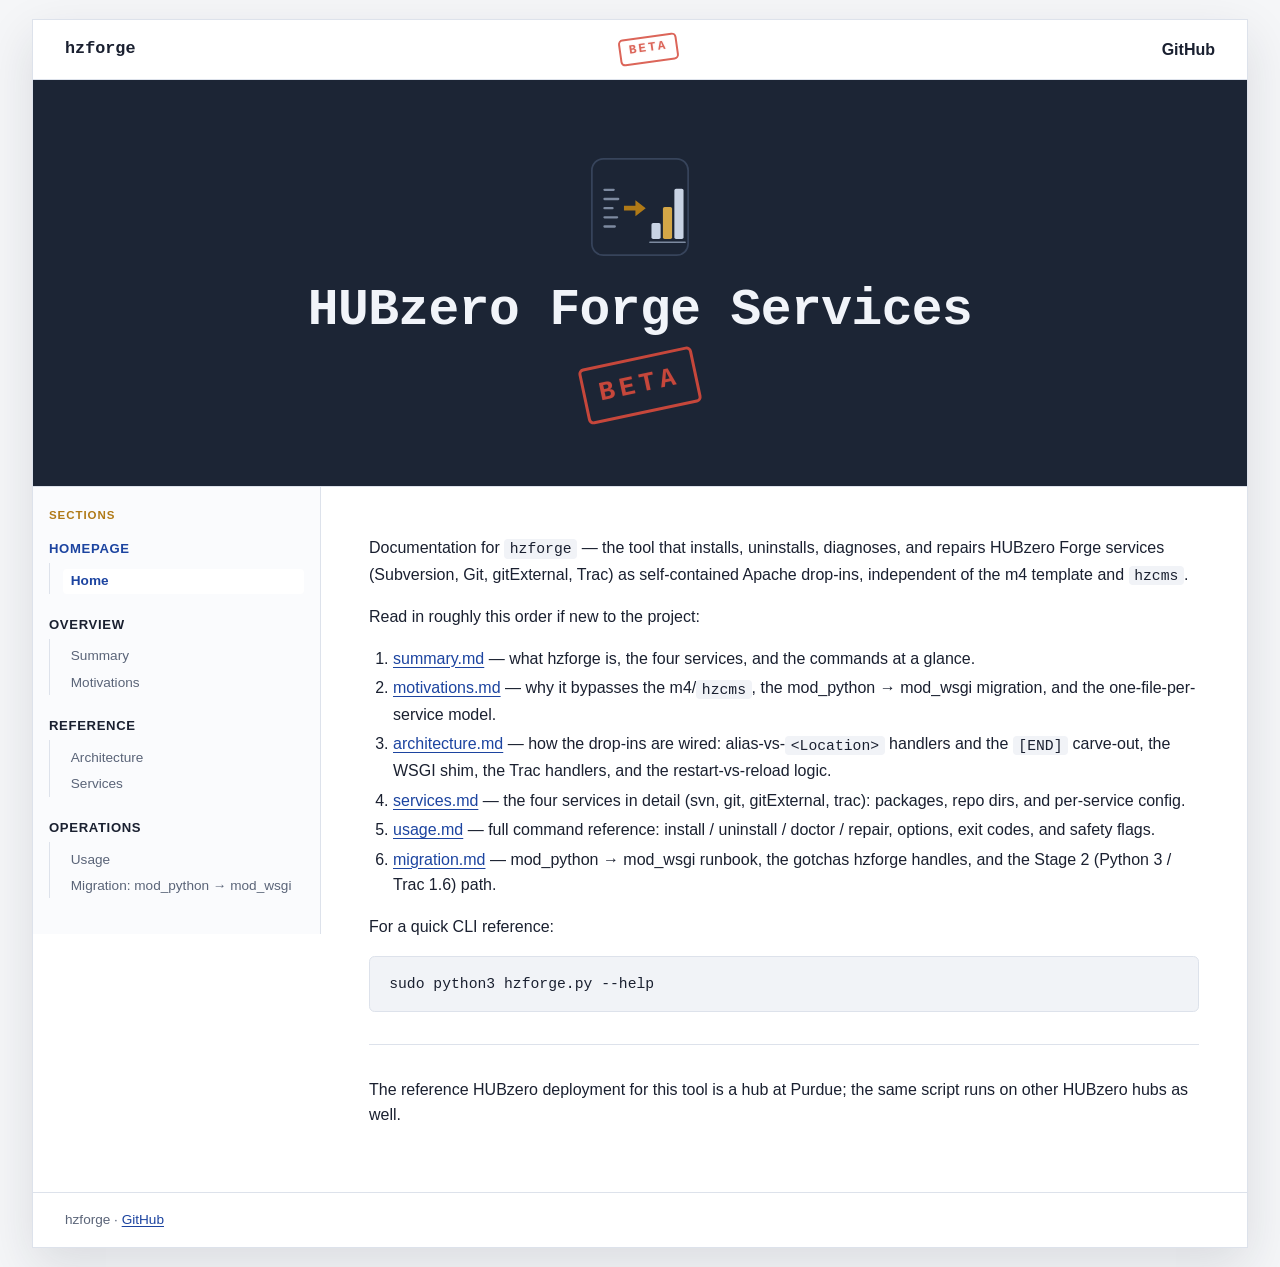
==== gh-pages/public/index.html @ ba513896 "Add docs and GitHub Pages site docs/ holds the markdown sources (summary, motivations, architecture," ====
<!doctype html>
<html lang="en">
<head>
  <meta charset="utf-8">
  <meta name="viewport" content="width=device-width, initial-scale=1">
  <title>hzforge</title>
  <meta name="description" content="Documentation for hzforge: one tool that installs, uninstalls, diagnoses, and repairs HUBzero per-tool Subversion, Git, gitExternal, and Trac services as self-contained Apache drop-ins — independent of the m4 template and hzcms.">
  <link rel="stylesheet" href="assets/site.css">
</head>
<body class="site-home">
  <a class="skip-link" href="#main-content">Skip to main content</a>
  <div class="page-shell">
    <header class="site-header site-header--compact">
      <a class="brand" href=".">
        <span class="brand__name">hzforge</span>
      </a>
      <span class="site-header__beta" aria-label="Beta release">Beta</span>
      <nav class="top-nav" aria-label="Primary">
        <a href="https://github.com/hubzero/hzforge">GitHub</a>
      </nav>
    </header>

    <section class="hero">
      <img class="hero__logo" src="assets/logo.svg" alt="" aria-hidden="true" width="96" height="96">
      <h1 class="hero__title">HUBzero Forge Services</h1>
      <span class="hero__beta-stamp" aria-label="Beta release">Beta</span>
    </section>

    <main id="main-content" class="home-layout" tabindex="-1">
      <aside class="home-sidebar" aria-label="Documentation sections">
        <p class="docs-sidebar__eyebrow">Sections</p>
        <nav class="docs-nav" aria-label="Documentation">
<div class="docs-nav__group">
  <a class="docs-nav__group-title is-active" href="index.html">Homepage</a>
  <ul class="docs-nav__list">
    <li><a class="docs-nav__item is-active" href="index.html">Home</a></li>
  </ul>
</div>
<div class="docs-nav__group">
  <a class="docs-nav__group-title" href="overview/index.html">Overview</a>
  <ul class="docs-nav__list">
    <li><a class="docs-nav__item" href="overview/summary/index.html">Summary</a></li>
    <li><a class="docs-nav__item" href="overview/motivations/index.html">Motivations</a></li>
  </ul>
</div>
<div class="docs-nav__group">
  <a class="docs-nav__group-title" href="reference/index.html">Reference</a>
  <ul class="docs-nav__list">
    <li><a class="docs-nav__item" href="reference/architecture/index.html">Architecture</a></li>
    <li><a class="docs-nav__item" href="reference/services/index.html">Services</a></li>
  </ul>
</div>
<div class="docs-nav__group">
  <a class="docs-nav__group-title" href="operations/index.html">Operations</a>
  <ul class="docs-nav__list">
    <li><a class="docs-nav__item" href="operations/usage/index.html">Usage</a></li>
    <li><a class="docs-nav__item" href="operations/migration/index.html">Migration: mod_python → mod_wsgi</a></li>
  </ul>
</div>
        </nav>
      </aside>

      <article class="home-main">
        <section class="home-main__about">
<div class="prose">
<p>Documentation for <code>hzforge</code> — the tool that installs, uninstalls, diagnoses, and
repairs HUBzero Forge services (Subversion, Git, gitExternal, Trac) as
self-contained Apache drop-ins, independent of the m4 template and <code>hzcms</code>.</p>
<p>Read in roughly this order if new to the project:</p>
<ol>
<li><strong><a href="overview/summary/">summary.md</a></strong> — what hzforge is, the four services, and the
commands at a glance.</li>
<li><strong><a href="overview/motivations/">motivations.md</a></strong> — why it bypasses the m4/<code>hzcms</code>, the
mod_python → mod_wsgi migration, and the one-file-per-service model.</li>
<li><strong><a href="reference/architecture/">architecture.md</a></strong> — how the drop-ins are wired:
alias-vs-<code>&lt;Location&gt;</code> handlers and the <code>[END]</code> carve-out, the WSGI shim, the
Trac handlers, and the restart-vs-reload logic.</li>
<li><strong><a href="reference/services/">services.md</a></strong> — the four services in detail (svn, git,
gitExternal, trac): packages, repo dirs, and per-service config.</li>
<li><strong><a href="operations/usage/">usage.md</a></strong> — full command reference: install / uninstall /
doctor / repair, options, exit codes, and safety flags.</li>
<li><strong><a href="operations/migration/">migration.md</a></strong> — mod_python → mod_wsgi runbook, the gotchas
hzforge handles, and the Stage 2 (Python 3 / Trac 1.6) path.</li>
</ol>
<p>For a quick CLI reference:</p>
<pre><code>sudo python3 hzforge.py --help
</code></pre>
<hr />
<p>The reference HUBzero deployment for this tool is a hub at Purdue; the same script
runs on other HUBzero hubs as well.</p>

</div>
        </section>
      </article>
    </main>

    <footer class="site-footer">
      <p>hzforge · <a href="https://github.com/hubzero/hzforge">GitHub</a></p>
    </footer>
  </div>
</body>
</html>
---- gh-pages/public/assets/site.css ----
:root {
  --bg: #f5f6f8;
  --paper: #ffffff;
  --panel: #1c2535;
  --ink: #1a2030;
  --ink-soft: #5a6478;
  --line: #dde2eb;
  --accent: #2456c2;
  --accent-strong: #1c44a0;
  --gold: #b07a17;
  --code-bg: #f1f3f7;
  --shadow: 0 18px 48px rgba(28, 37, 53, .12);
  --content: 76rem;
  --sidebar: 18rem;
  --font-body: "Inter", "Segoe UI", "Helvetica Neue", Arial, sans-serif;
  --font-code: "JetBrains Mono", "SFMono-Regular", Consolas, "Liberation Mono", Menlo, monospace;
}

* { box-sizing: border-box; }

html { scroll-behavior: smooth; }

body {
  margin: 0;
  color: var(--ink);
  background: var(--bg);
  font-family: var(--font-body);
  line-height: 1.6;
}

a { color: var(--accent-strong); text-underline-offset: .18em; }
a:hover { color: var(--accent); }

a:focus-visible, button:focus-visible {
  outline: 3px solid var(--gold);
  outline-offset: 3px;
}

code, pre { font-family: var(--font-code); }

.skip-link {
  position: absolute; left: 1rem; top: -5rem; z-index: 20;
  padding: .7rem 1rem; color: var(--paper); background: var(--panel);
  border-radius: .45rem;
}
.skip-link:focus { top: 1rem; }

.visually-hidden {
  position: absolute; width: 1px; height: 1px; padding: 0; margin: -1px;
  overflow: hidden; clip: rect(0,0,0,0); white-space: nowrap; border: 0;
}

.page-shell {
  width: min(calc(100% - 1.5rem), var(--content));
  margin: 1.2rem auto;
  background: var(--paper);
  border: 1px solid var(--line);
  box-shadow: var(--shadow);
}

/* --- header --- */
.site-header {
  display: flex; align-items: center; justify-content: space-between;
  gap: 1rem; padding: 1rem clamp(1rem, 3vw, 2rem);
  border-bottom: 1px solid var(--line);
}
.site-header--compact {
  position: sticky; top: 0; z-index: 5;
  background: rgba(255, 255, 255, .94);
  backdrop-filter: blur(10px);
}

.brand {
  display: inline-flex; align-items: center; gap: .65rem;
  color: var(--ink); text-decoration: none; font-weight: 700;
}
.brand__name { font-size: 1.05rem; font-family: var(--font-code); }

.top-nav {
  display: flex; flex-wrap: wrap; gap: .3rem .85rem; font-weight: 600;
}
.top-nav a { color: var(--ink); text-decoration: none; }
.top-nav a:hover { color: var(--accent-strong); }

.eyebrow {
  margin: 0 0 .5rem; color: var(--gold); font-weight: 800;
  text-transform: uppercase; letter-spacing: .08em; font-size: .78rem;
}
.eyebrow a { color: inherit; text-decoration: none; }
.eyebrow a:hover { color: var(--accent-strong); }

/* --- home page (doc-page-style layout: sidebar + article) --- */
.home-layout {
  display: grid;
  grid-template-columns: var(--sidebar) minmax(0, 1fr);
  gap: 0;
}
@media (max-width: 60rem) {
  .home-layout { grid-template-columns: 1fr; }
}

.home-sidebar {
  padding: 1.2rem 1rem;
  border-right: 1px solid var(--line);
  background: #fafbfd;
  font-size: .92rem;
  max-height: calc(100vh - 1.2rem);
  overflow-y: auto;
  position: sticky; top: 0;
  align-self: start;
}
@media (max-width: 60rem) {
  .home-sidebar {
    position: static; border-right: 0;
    border-bottom: 1px solid var(--line);
  }
}

.home-main {
  padding: clamp(1.5rem, 4vw, 3rem) clamp(1rem, 4vw, 3rem);
  min-width: 0;
}

.home-main__about { max-width: 56rem; }
.home-main__about > .prose { max-width: 56rem; }

/* --- hero band on homepage: dark, full page-shell width, centered --- */
.hero {
  background: var(--panel);
  color: #f1f4f9;
  padding: clamp(2.5rem, 6vw, 4.5rem) clamp(1rem, 4vw, 3rem);
  display: flex;
  flex-direction: column;
  align-items: center;
  gap: 1.2rem;
  text-align: center;
  border-bottom: 1px solid var(--line);
}

.hero__logo {
  display: block;
  width: clamp(72px, 12vw, 110px);
  height: auto;
}

.hero__title {
  margin: 0;
  font-family: var(--font-code);
  font-size: clamp(1.9rem, 4.8vw, 3.2rem);
  line-height: 1.1;
  letter-spacing: -0.01em;
  font-weight: 700;
}

/* Site-wide Beta badge in the sticky header — small, sits between the
   brand link and the top-nav on every page. Hidden on phones to keep
   the header from wrapping awkwardly. */
.site-header__beta {
  display: inline-block;
  font-family: var(--font-code);
  font-weight: 900;
  font-size: .78rem;
  letter-spacing: .18em;
  color: #d54a3c;
  border: 2px solid #d54a3c;
  padding: .08rem .5rem .12rem;
  border-radius: .3rem;
  transform: rotate(-8deg);
  opacity: .85;
  text-transform: uppercase;
  pointer-events: none;
  user-select: none;
  white-space: nowrap;
  text-shadow: 0 0 2px rgba(213, 74, 60, 0.18);
}
@media (max-width: 720px) {
  .site-header__beta { display: none; }
}

/* Rubber-stamp Beta badge — adapted from mod_botshield. Default size
   fits inline next to an H1; the .hero context override below makes it
   larger when it appears centered under the hero title. */
.hero__beta-stamp {
  display: inline-block;
  font-family: var(--font-code);
  font-weight: 900;
  font-size: clamp(.95rem, 1.7vw, 1.15rem);
  letter-spacing: 0.18em;
  color: #d54a3c;
  border: 2px solid #d54a3c;
  padding: 0.15rem 0.6rem 0.2rem;
  border-radius: 0.35rem;
  transform: rotate(-12deg);
  opacity: 0.85;
  text-transform: uppercase;
  pointer-events: none;
  user-select: none;
  white-space: nowrap;
  text-shadow: 0 0 2px rgba(213, 74, 60, 0.18);
  vertical-align: middle;
}

.hero .hero__beta-stamp {
  font-size: clamp(1.15rem, 2.4vw, 1.65rem);
  border-width: 3px;
  padding: 0.25rem 0.85rem 0.3rem;
  opacity: 0.92;
}

/* --- group page --- */
.group-layout {
  padding: clamp(1.5rem, 4vw, 3rem) clamp(1rem, 4vw, 3rem);
}
.group-header h1 {
  margin: 0 0 .4rem; font-size: clamp(1.8rem, 4vw, 2.6rem);
}
.group-header__summary {
  max-width: 55rem; margin: 0 0 .25rem; color: var(--ink-soft); font-size: 1.05rem;
}
.group-header__count {
  margin: 0 0 1.5rem; color: var(--ink-soft); font-size: .85rem;
  font-weight: 600; text-transform: uppercase; letter-spacing: .04em;
}
.group-pages {
  list-style: none; padding: 0; margin: 0;
  display: grid; grid-template-columns: repeat(auto-fill, minmax(20rem, 1fr));
  gap: .6rem;
}
.group-pages a {
  display: block; padding: .8rem 1rem;
  background: var(--paper); border: 1px solid var(--line);
  text-decoration: none; color: inherit;
}
.group-pages a:hover {
  border-color: var(--accent); background: #f8fafd;
}
.group-pages__title {
  display: block; color: var(--accent-strong); font-weight: 600;
}
.group-pages__slug {
  display: block; color: var(--ink-soft); font-size: .82rem; margin-top: .15rem;
  font-family: var(--font-code);
}

/* --- doc page --- */
.docs-layout {
  display: grid;
  grid-template-columns: var(--sidebar) minmax(0, 1fr);
  gap: 0;
}
@media (max-width: 60rem) {
  .docs-layout { grid-template-columns: 1fr; }
}

.docs-sidebar {
  padding: 1.2rem 1rem;
  border-right: 1px solid var(--line);
  background: #fafbfd;
  font-size: .92rem;
  max-height: calc(100vh - 1.2rem);
  overflow-y: auto;
  position: sticky; top: 0;
  align-self: start;
}
@media (max-width: 60rem) {
  .docs-sidebar { position: static; border-right: 0; border-bottom: 1px solid var(--line); }
}

.docs-sidebar__eyebrow {
  margin: 0 0 .6rem; color: var(--gold); font-weight: 800;
  text-transform: uppercase; letter-spacing: .08em; font-size: .72rem;
}

.docs-nav { display: block; }
.docs-nav__group {
  margin-bottom: 1rem;
}
.docs-nav__group-title {
  display: block; padding: .25rem 0;
  font-weight: 700; font-size: .82rem; color: var(--ink);
  text-transform: uppercase; letter-spacing: .05em;
  text-decoration: none;
}
.docs-nav__group-title.is-active { color: var(--accent-strong); }
.docs-nav__group-title:hover { color: var(--accent-strong); }

.docs-nav__list {
  list-style: none; padding: .25rem 0 0 .8rem; margin: 0;
  border-left: 1px solid var(--line);
}
.docs-nav__list li { margin: .1rem 0; }
.docs-nav__item {
  display: block; padding: .2rem .5rem;
  color: var(--ink-soft); text-decoration: none;
  font-size: .85rem; line-height: 1.35;
  border-radius: .25rem;
}
.docs-nav__item:hover {
  color: var(--accent-strong); background: var(--paper);
}
.docs-nav__item.is-active {
  color: var(--accent-strong); background: var(--paper); font-weight: 600;
}
.docs-nav__count {
  margin: .25rem 0 0 .8rem; color: var(--ink-soft);
  font-size: .78rem; font-style: italic;
}

.docs-article {
  padding: clamp(1.5rem, 4vw, 3rem) clamp(1rem, 4vw, 3rem);
  min-width: 0;
}

.docs-article__header {
  border-bottom: 1px solid var(--line); padding-bottom: 1.4rem; margin-bottom: 1.5rem;
}
.docs-article__header h1 {
  margin: 0 0 .35rem; font-size: clamp(1.8rem, 4vw, 2.4rem); line-height: 1.15;
}
.docs-article__source {
  margin: 0; color: var(--ink-soft); font-size: .82rem;
}
.docs-article__source code {
  background: var(--code-bg); padding: .15rem .4rem; border-radius: .25rem;
  font-size: .82rem;
}

/* TOC */
.toc {
  margin: 0 0 2rem; padding: 1rem 1.2rem;
  border: 1px solid var(--line); background: #fafbfd;
}
.toc__heading {
  margin: 0 0 .5rem; font-size: .82rem; color: var(--ink-soft);
  text-transform: uppercase; letter-spacing: .06em; font-weight: 700;
}
.toc__list { list-style: none; padding: 0; margin: 0; }
.toc__item { padding: .12rem 0; }
.toc__item--level-3 { padding-left: 1rem; }
.toc__item--level-4 { padding-left: 2rem; }
.toc a { text-decoration: none; }
.toc a:hover { text-decoration: underline; }

/* prose styling */
.prose { max-width: 56rem; }
.prose h2, .prose h3, .prose h4, .prose h5, .prose h6 {
  scroll-margin-top: 5rem;
}
.prose h2 { font-size: 1.6rem; margin: 2rem 0 .8rem; padding-bottom: .3rem; border-bottom: 1px solid var(--line); }
.prose h3 { font-size: 1.3rem; margin: 1.6rem 0 .6rem; }
.prose h4 { font-size: 1.1rem; margin: 1.4rem 0 .5rem; }
.prose p { margin: 0 0 1rem; }
.prose ul, .prose ol { padding-left: 1.5rem; margin: 0 0 1rem; }
.prose li { margin: .25rem 0; }
.prose code {
  background: var(--code-bg); padding: .1rem .35rem; border-radius: .25rem;
  font-size: .92em;
}
.prose pre {
  background: var(--code-bg); padding: 1rem 1.2rem; overflow-x: auto;
  border: 1px solid var(--line); border-radius: .35rem;
  font-size: .92rem; line-height: 1.5;
}
.prose pre code { background: transparent; padding: 0; font-size: inherit; }
.prose blockquote {
  margin: 0 0 1rem; padding: .5rem 1rem;
  border-left: 4px solid var(--line); color: var(--ink-soft);
  background: #fafbfd;
}
.prose table {
  width: 100%; border-collapse: collapse; margin: 0 0 1rem;
  font-size: .94rem;
}
.prose th, .prose td {
  padding: .5rem .8rem; border-bottom: 1px solid var(--line);
  text-align: left; vertical-align: top;
}
.prose th { background: var(--code-bg); font-weight: 700; }
.prose img { max-width: 100%; height: auto; }
.prose hr {
  border: 0; border-top: 1px solid var(--line); margin: 2rem 0;
}
.prose a { font-weight: 500; }

/* footer */
.site-footer {
  padding: 1rem clamp(1rem, 3vw, 2rem);
  border-top: 1px solid var(--line);
  color: var(--ink-soft); font-size: .85rem;
}
.site-footer p { margin: 0; }
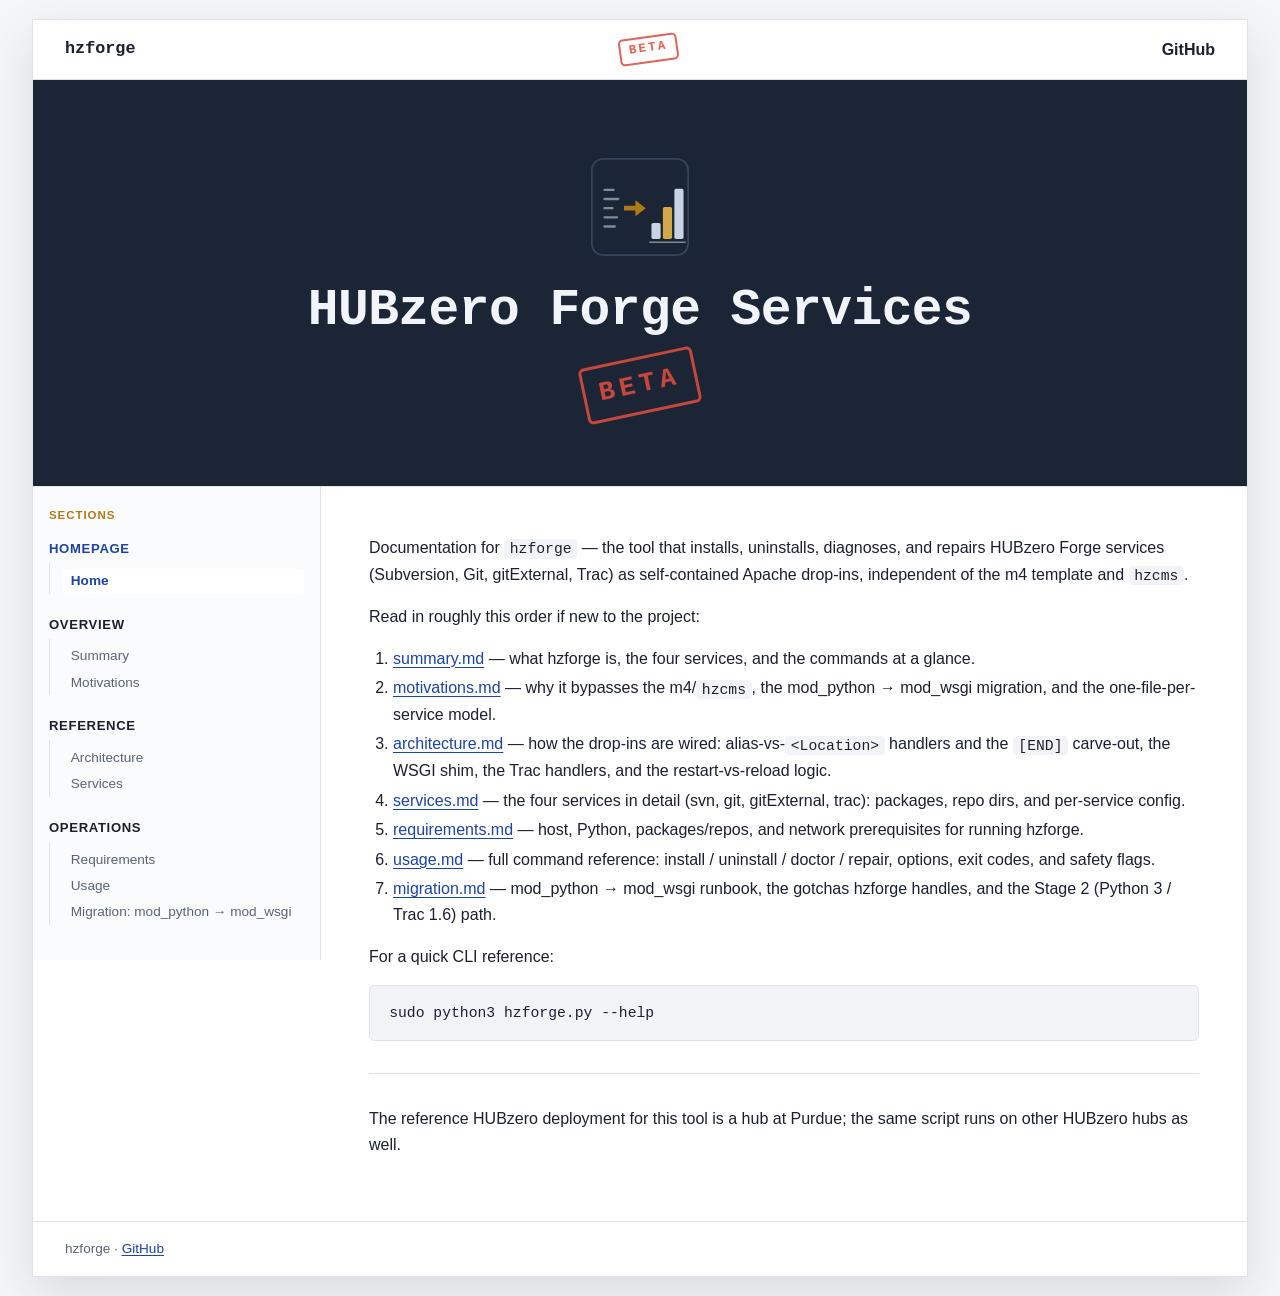
==== commit af394f39: "docs: add Requirements page to the docs site New docs/requirements.md (host, Python 3.8+, packages/r" ====
--- a/gh-pages/public/index.html
+++ b/gh-pages/public/index.html
@@ -53,6 +53,7 @@
 <div class="docs-nav__group">
   <a class="docs-nav__group-title" href="operations/index.html">Operations</a>
   <ul class="docs-nav__list">
+    <li><a class="docs-nav__item" href="operations/requirements/index.html">Requirements</a></li>
     <li><a class="docs-nav__item" href="operations/usage/index.html">Usage</a></li>
     <li><a class="docs-nav__item" href="operations/migration/index.html">Migration: mod_python → mod_wsgi</a></li>
   </ul>
@@ -77,6 +78,8 @@
 Trac handlers, and the restart-vs-reload logic.</li>
 <li><strong><a href="reference/services/">services.md</a></strong> — the four services in detail (svn, git,
 gitExternal, trac): packages, repo dirs, and per-service config.</li>
+<li><strong><a href="operations/requirements/">requirements.md</a></strong> — host, Python, packages/repos, and
+network prerequisites for running hzforge.</li>
 <li><strong><a href="operations/usage/">usage.md</a></strong> — full command reference: install / uninstall /
 doctor / repair, options, exit codes, and safety flags.</li>
 <li><strong><a href="operations/migration/">migration.md</a></strong> — mod_python → mod_wsgi runbook, the gotchas
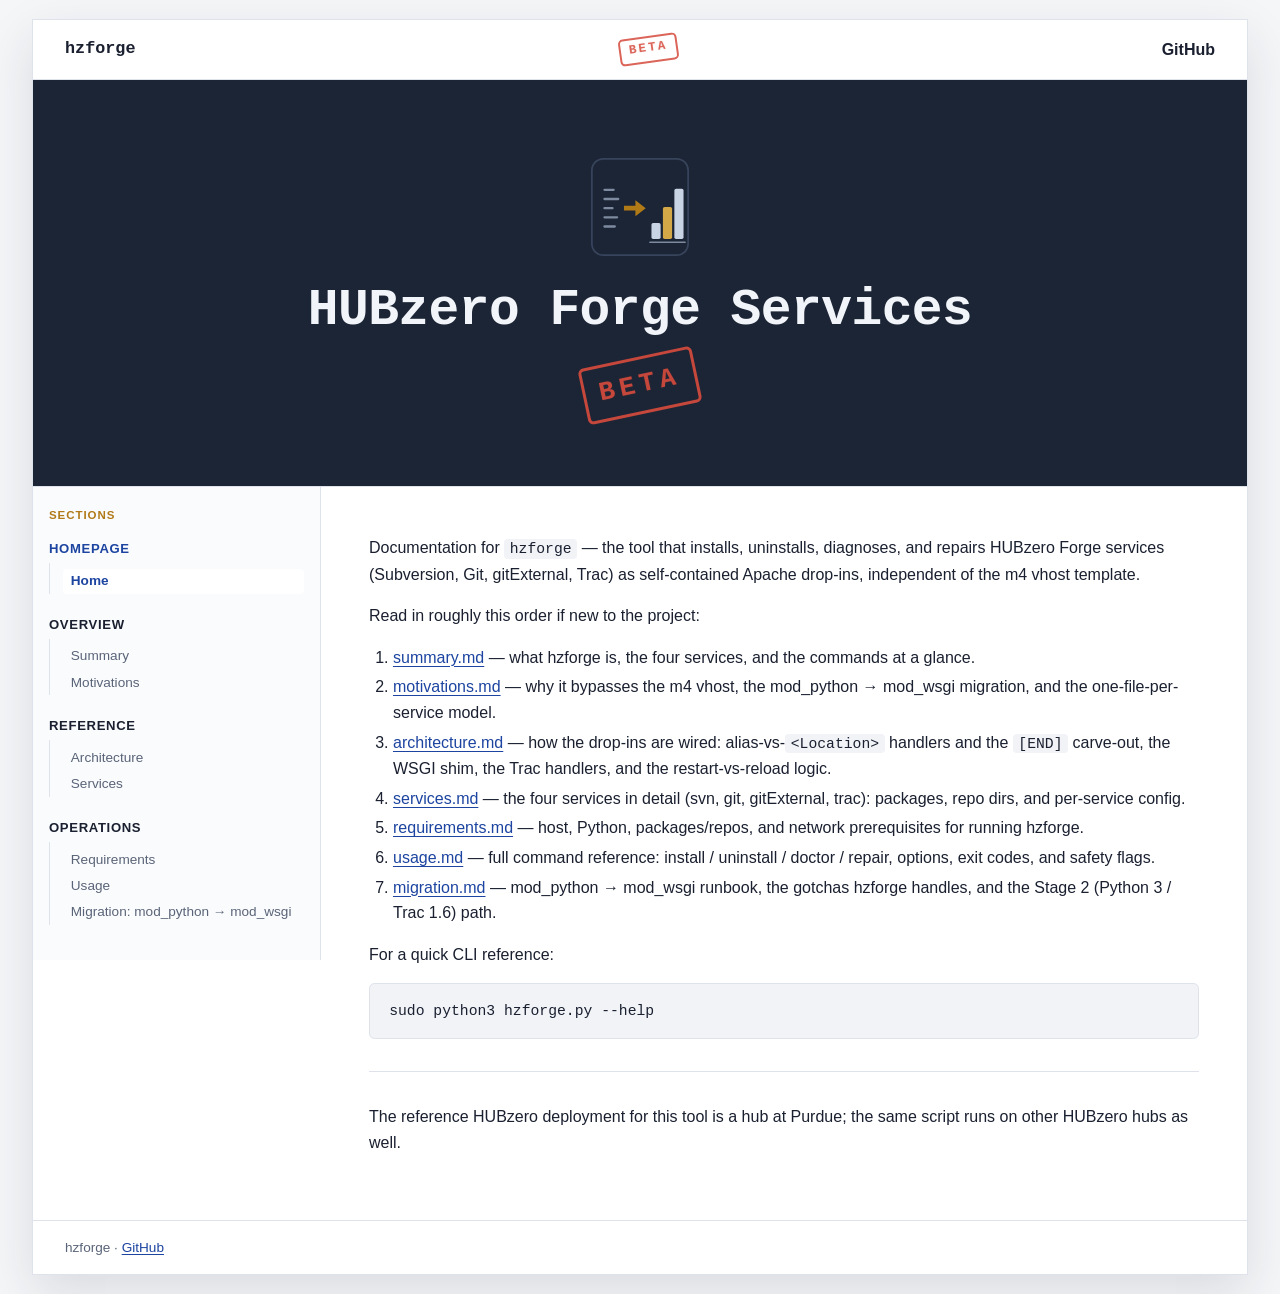
==== commit 7314f801: "Remove all hzcms references (attribution + docs/comments) Drop the 'modeled on hzcms' attribution an" ====
--- a/gh-pages/public/index.html
+++ b/gh-pages/public/index.html
@@ -4,7 +4,7 @@
   <meta charset="utf-8">
   <meta name="viewport" content="width=device-width, initial-scale=1">
   <title>hzforge</title>
-  <meta name="description" content="Documentation for hzforge: one tool that installs, uninstalls, diagnoses, and repairs HUBzero per-tool Subversion, Git, gitExternal, and Trac services as self-contained Apache drop-ins — independent of the m4 template and hzcms.">
+  <meta name="description" content="Documentation for hzforge: one tool that installs, uninstalls, diagnoses, and repairs HUBzero per-tool Subversion, Git, gitExternal, and Trac services as self-contained Apache drop-ins — independent of the m4 vhost template.">
   <link rel="stylesheet" href="assets/site.css">
 </head>
 <body class="site-home">
@@ -66,12 +66,12 @@
 <div class="prose">
 <p>Documentation for <code>hzforge</code> — the tool that installs, uninstalls, diagnoses, and
 repairs HUBzero Forge services (Subversion, Git, gitExternal, Trac) as
-self-contained Apache drop-ins, independent of the m4 template and <code>hzcms</code>.</p>
+self-contained Apache drop-ins, independent of the m4 vhost template.</p>
 <p>Read in roughly this order if new to the project:</p>
 <ol>
 <li><strong><a href="overview/summary/">summary.md</a></strong> — what hzforge is, the four services, and the
 commands at a glance.</li>
-<li><strong><a href="overview/motivations/">motivations.md</a></strong> — why it bypasses the m4/<code>hzcms</code>, the
+<li><strong><a href="overview/motivations/">motivations.md</a></strong> — why it bypasses the m4 vhost, the
 mod_python → mod_wsgi migration, and the one-file-per-service model.</li>
 <li><strong><a href="reference/architecture/">architecture.md</a></strong> — how the drop-ins are wired:
 alias-vs-<code>&lt;Location&gt;</code> handlers and the <code>[END]</code> carve-out, the WSGI shim, the
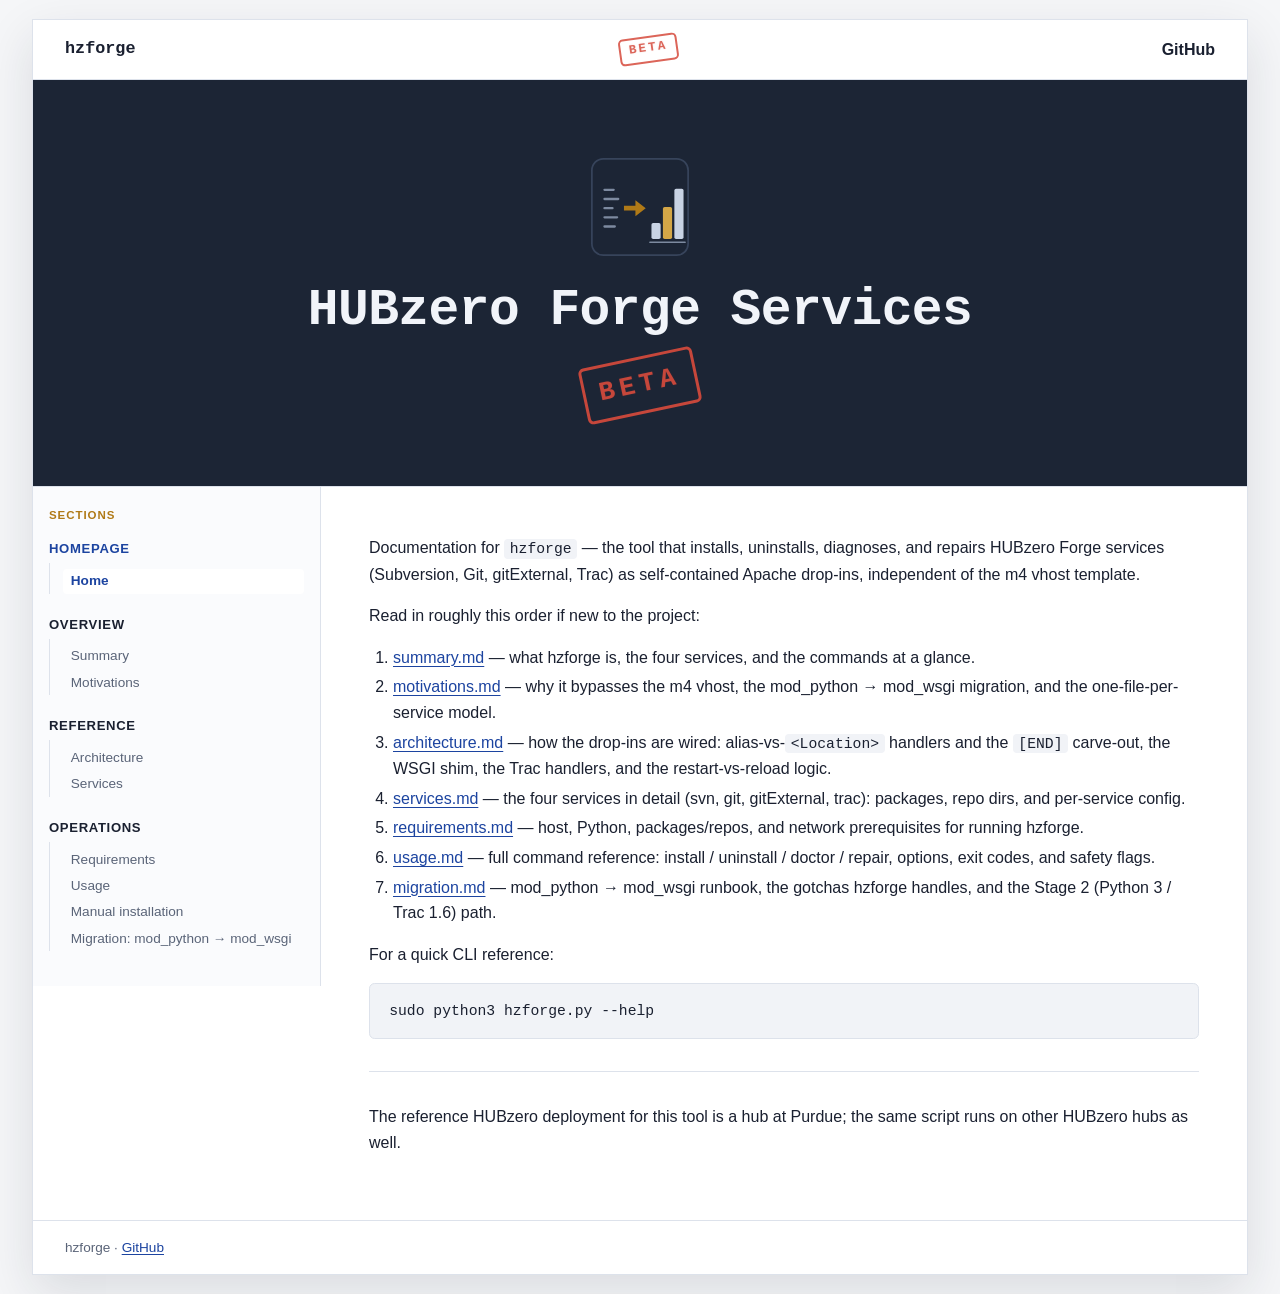
==== commit ab40ae1c: "docs: detailed manual-install guide for each matrix option New operations/manual-install page docume" ====
--- a/gh-pages/public/index.html
+++ b/gh-pages/public/index.html
@@ -55,6 +55,7 @@
   <ul class="docs-nav__list">
     <li><a class="docs-nav__item" href="operations/requirements/index.html">Requirements</a></li>
     <li><a class="docs-nav__item" href="operations/usage/index.html">Usage</a></li>
+    <li><a class="docs-nav__item" href="operations/manual-install/index.html">Manual installation</a></li>
     <li><a class="docs-nav__item" href="operations/migration/index.html">Migration: mod_python → mod_wsgi</a></li>
   </ul>
 </div>
